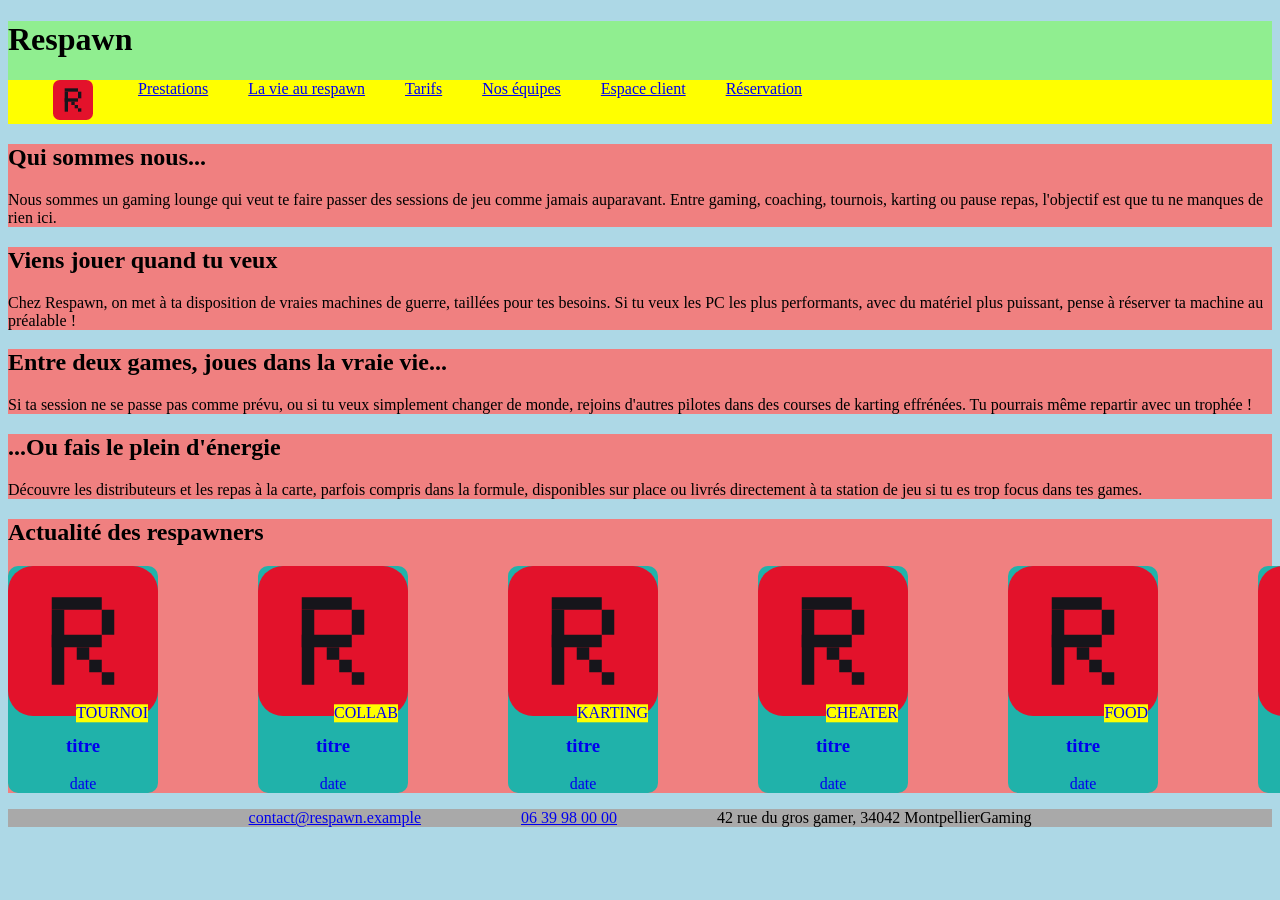
==== index.html @ dfcf30b5 "Correction de l'architecture et des classes affiliées aux cards des actus sur la page d'accueil (htm" ====
<!DOCTYPE html>
<html lang="fr">
<head>
    <meta charset="UTF-8">
    <meta name="viewport" content="width=device-width, initial-scale=1.0">
    <title>Respawn</title>
    <link rel="stylesheet" href="public/styles/style.css">
</head>
<body>
    <header>
        <h1>Respawn</h1>
        <nav>
            <ul>
                <li><a href="/index.html"><img src="/public/images/respawn_icone_red.svg" alt="icone_respawn" style="width:50px;height:40px;" class="icone_nav"></a></li>
                <li>
                    <a href="#">Prestations</a>
                    <ul>
                        <li><a href="/pages/config_pc.html">Config PCs</a></li>
                        <li><a href="/pages/karting.html">Karting indoor</a></li>
                        <li><a href="/pages/restauration.html">Restauration</a></li>
                    </ul>
                </li>
                <li><a href="/pages/vierespawn.html">La vie au respawn</a></li>
                <li><a href="/pages/tarifs.html">Tarifs</a></li>
                <li><a href="/pages/nos_equipes.html">Nos équipes</a></li>
                <li><a href="/pages/espace_client.html">Espace client</a></li>
                <li><a href="/pages/reservation.html">Réservation</a></li>
            </ul>
        </nav>
    </header>
    <main>
        <section>
            <h2>Qui sommes nous...</h2>
            <p>
                Nous sommes un gaming lounge qui veut te faire passer des sessions de jeu comme jamais auparavant. Entre gaming, coaching, tournois, karting ou pause repas, l'objectif est que tu ne manques de rien ici.
            </p>
            <!-- TODO : 2-3 photos (poste PC, repas, groupe karting) -->
        </section>
        <section>
            <h2>Viens jouer quand tu veux</h2>
            <p>
                Chez Respawn, on met à ta disposition de vraies machines de guerre, taillées pour tes besoins. Si tu veux les PC les plus performants, avec du matériel plus puissant, pense à réserver ta machine au préalable !
            </p>
            <!-- TODO : bouton/photo vers réservation-tarifs + un autre vers config PC -->
        </section>
        <section>
            <h2>Entre deux games, joues dans la vraie vie...</h2>
            <p>
                Si ta session ne se passe pas comme prévu, ou si tu veux simplement changer de monde, rejoins d'autres pilotes dans des courses de karting effrénées. Tu pourrais même repartir avec un trophée !
            </p>
        </section>
        <section>
            <h2>...Ou fais le plein d'énergie</h2>
            <p>
                Découvre les distributeurs et les repas à la carte, parfois compris dans la formule, disponibles sur place ou livrés directement à ta station de jeu si tu es trop focus dans tes games.
            </p>
        </section>
        <section>
            <h2>Actualité des respawners</h2>
            <ul class="cards actus">
                <li><a href="/pages/actus.html"> <!-- Redirection temporaire -->
                        <!-- La div enveloppe l'image ET le tag, car sinon le tag aurait pu bouger en et se retrouver en plein milieu de l'image selon la taille de cette dernière -->
                        <div class="card-visuel">
                            <img src="/public/images/respawn_icone_red.svg" alt="placeholder">
                            <span class="tag tournoi">TOURNOI</span>
                        </div>
                        <h3>titre</h3>
                        <time datetime="2000-01-01">date</time>
                    </a>
                </li>
                <li><a href="/pages/actus.html"> <!-- Redirection temporaire -->
                        <div class="card-visuel">
                            <img src="/public/images/respawn_icone_red.svg" alt="placeholder">
                            <span class="tag collab">COLLAB</span>
                        </div>
                        <h3>titre</h3>
                        <time datetime="2000-02-01">date</time>
                    </a>
                </li>
                <li><a href="/pages/actus.html"> <!-- Redirection temporaire -->
                        <div class="card-visuel">
                            <img src="/public/images/respawn_icone_red.svg" alt="placeholder">
                            <span class="tag karting">KARTING</span>
                        </div>
                        <h3>titre</h3>
                        <time datetime="2000-03-01">date</time>
                    </a>
                </li>
                <li><a href="/pages/actus.html"> <!-- Redirection temporaire -->
                        <div class="card-visuel">
                            <img src="/public/images/respawn_icone_red.svg" alt="placeholder">
                            <span class="tag cheater">CHEATER</span>
                        </div>
                        <h3>titre</h3>
                        <time datetime="2000-04-01">date</time>
                    </a>
                </li>
                <li><a href="/pages/actus.html"> <!-- Redirection temporaire -->
                        <div class="card-visuel">
                            <img src="/public/images/respawn_icone_red.svg" alt="placeholder">
                            <span class="tag food">FOOD</span>
                        </div>
                        <h3>titre</h3>
                        <time datetime="2000-05-01">date</time>
                    </a>
                </li>
                <li><a href="/pages/actus.html"> <!-- Redirection temporaire -->
                        <div class="card-visuel">
                            <img src="/public/images/respawn_icone_red.svg" alt="placeholder">
                            <span class="tag gaming">GAMING</span>
                        </div>
                        <h3>titre</h3>
                        <time datetime="2000-06-01">date</time>
                    </a>
                </li>
                <li><a href="/pages/actus.html"> <!-- Redirection temporaire -->
                        <div class="card-visuel">
                            <img src="/public/images/respawn_icone_red.svg" alt="placeholder">
                            <span class="tag event">EVENT</span>
                        </div>
                        <h3>titre</h3>
                        <time datetime="2000-07-01">date</time>
                    </a>
                </li>
                <li><a href="/pages/actus.html"> <!-- Redirection temporaire -->
                        <div class="card-visuel">
                            <img src="/public/images/respawn_icone_red.svg" alt="placeholder">
                            <span class="tag infos">INFOS</span>
                        </div>
                        <h3>titre</h3>
                        <time datetime="2000-08-01">date</time>
                    </a>
                </li>
            </ul>
        </section>
    </main>
    <footer>
        <address>
            <ul>
                <li><a href="mailto:contact@respawn.example">contact@respawn.example</a></li>
                <li><a href="tel:+33639980000">06 39 98 00 00</a></li>
                <li>42 rue du gros gamer, 34042 MontpellierGaming</li>
            </ul>
        </address>
    </footer>
</body>
</html>
---- public/styles/style.css ----
/* ---------------- Général ----------------- */
body{
    background-color: lightblue;
}

section{
    background-color: lightcoral;
}

ul {
    list-style-type: none;
    padding-inline-start: 0;
    /*peut être mettre un margin 0 si d'autres décalages apparaissent*/
}

address {
    font-style: normal;
}
/* ------------------------------------------ */


/* ----------------- Header ----------------- */
header{
    background-color: lightgreen;
}
/* ------------------------------------------ */


/* ------------------ Nav ------------------- */
nav{
    background-color: yellow;
}

nav > ul{
    display: flex;
    gap: 40px;
    padding-left: 40px;
}

/* Sous-menus : cachés par défaut, affichés au survol du li parent */
nav ul > li > ul {
    display: none;
}

nav ul > li:hover > ul{
    display: flex;
    flex-direction: column;
}

.icone_nav{
    max-width: 100%;
    height: auto;
    /*Afin que le logo s'adapte à l'écran*/
}
/* ------------------------------------------ */


/* ----------------- Cards ------------------ */
.cards{
    display: flex;
    gap: 100px;
}

.cards li {
    width: 150px;
    flex-shrink: 0; /* définit à 0 l'élément n'a pas le droit de rétrécir */
}

.cards a{
    display: block;
    border-radius: 10px;
    text-decoration: none;
    background-color: lightseagreen;
}

.cards img{
    display: block;
    width: 100%;
}

/* Pour forcer le positionnement selon l'image*/
.card-visuel{
    position: relative;
}

.card-visuel .tag{
    position: absolute;
    bottom: 0; /*pour placer à 0px du "visuel", ce derneir étant l'image*/
    right: 10px;
    transform: translateY(35%); /* Pour déscendre le span de 50% de sa hauteur*/
    background-color: yellow;
}

.cards.actus h3,
.cards.actus time {
    display: flex;
    justify-content: center;
}
/* ------------------------------------------ */


/* ----------------- Footer ----------------- */
footer {
    background-color: darkgray;
}

footer ul{
    display: flex;
    gap: 100px;
    justify-content: center;
}
/* ------------------------------------------ */


/* TODO opti le display flex en regroupant dans une grande classe général*/
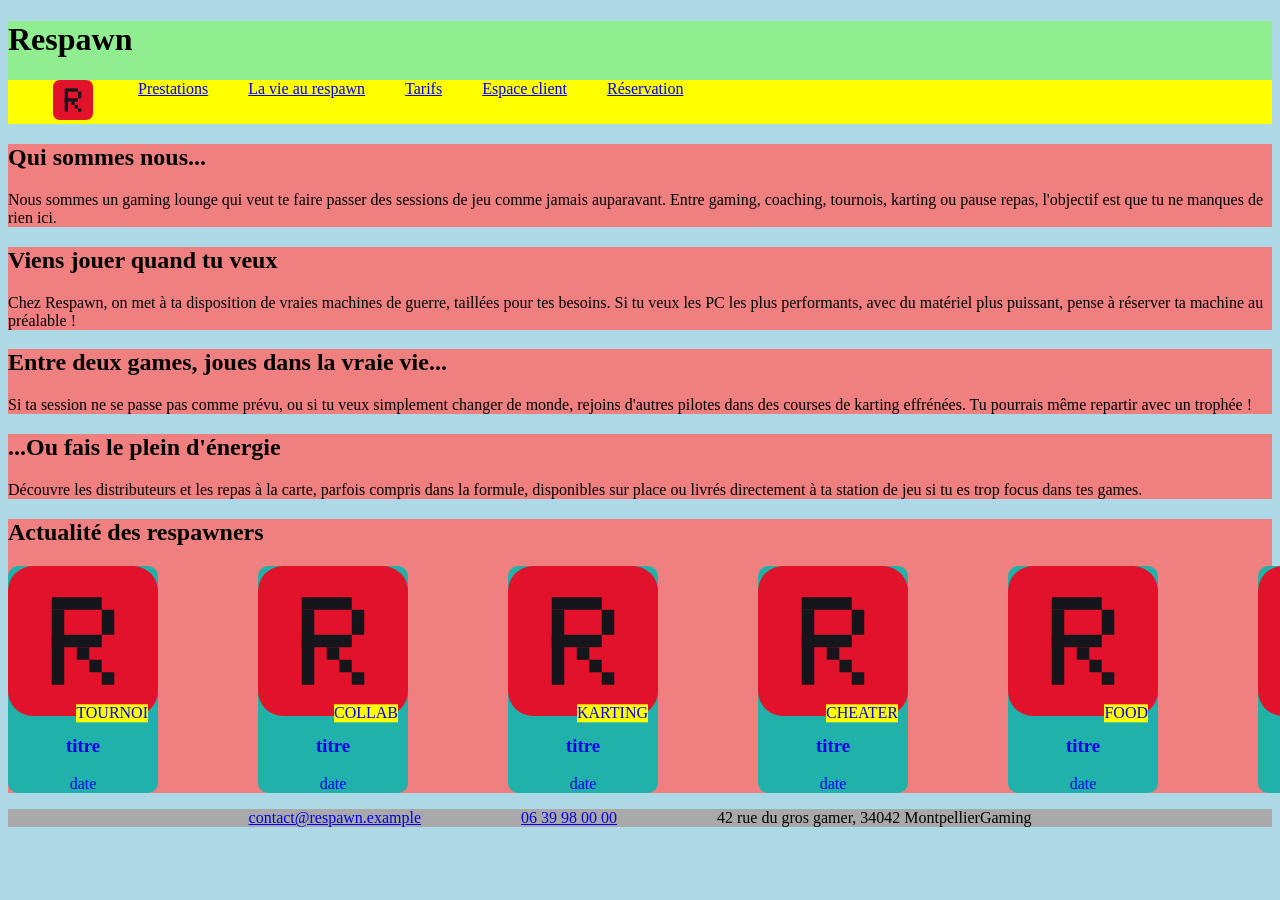
==== commit 23c4f779: "Ajout contenu page : espace clients, reservation, vie au respawn" ====
--- a/index.html
+++ b/index.html
@@ -22,8 +22,8 @@
                 </li>
                 <li><a href="/pages/vierespawn.html">La vie au respawn</a></li>
                 <li><a href="/pages/tarifs.html">Tarifs</a></li>
-                <li><a href="/pages/nos_equipes.html">Nos équipes</a></li>
-                <li><a href="/pages/espace_client.html">Espace client</a></li>
+                <!--<li><a href="/pages/nos_equipes.html">Nos équipes</a></li>-->
+                <li><a href="/pages/espace_clients.html">Espace client</a></li>
                 <li><a href="/pages/reservation.html">Réservation</a></li>
             </ul>
         </nav>
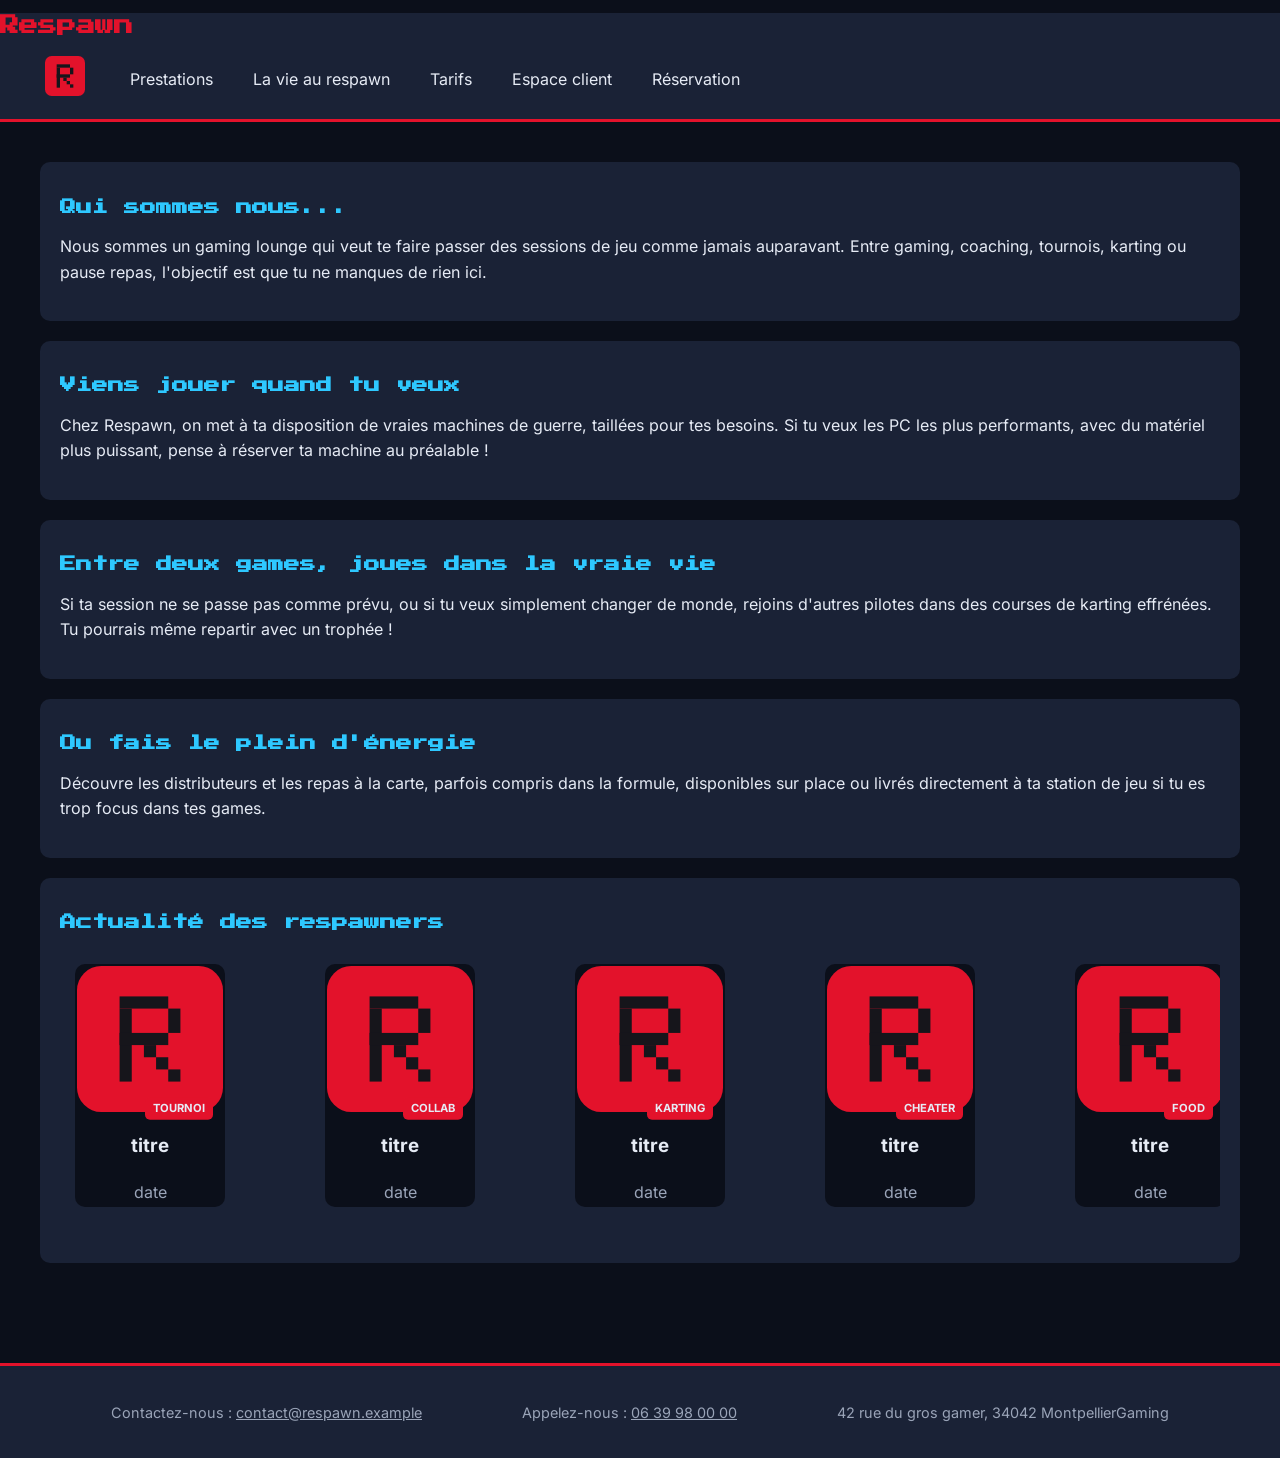
==== commit b7d18bb4: "Début de la refonte graphique avec la DA cible" ====
--- a/index.html
+++ b/index.html
@@ -11,20 +11,20 @@
         <h1>Respawn</h1>
         <nav>
             <ul>
-                <li><a href="/index.html"><img src="/public/images/respawn_icone_red.svg" alt="icone_respawn" style="width:50px;height:40px;" class="icone_nav"></a></li>
+                <li><a href="index.html"><img src="public/images/respawn_icone_red.svg" alt="icone_respawn" style="width:50px;height:40px;" class="icone_nav"></a></li>
                 <li>
                     <a href="#">Prestations</a>
                     <ul>
-                        <li><a href="/pages/config_pc.html">Config PCs</a></li>
-                        <li><a href="/pages/karting.html">Karting indoor</a></li>
-                        <li><a href="/pages/restauration.html">Restauration</a></li>
+                        <li><a href="pages/config_pc.html">Config PCs</a></li>
+                        <li><a href="pages/karting.html">Karting indoor</a></li>
+                        <li><a href="pages/restauration.html">Restauration</a></li>
                     </ul>
                 </li>
-                <li><a href="/pages/vierespawn.html">La vie au respawn</a></li>
-                <li><a href="/pages/tarifs.html">Tarifs</a></li>
-                <!--<li><a href="/pages/nos_equipes.html">Nos équipes</a></li>-->
-                <li><a href="/pages/espace_clients.html">Espace client</a></li>
-                <li><a href="/pages/reservation.html">Réservation</a></li>
+                <li><a href="pages/vierespawn.html">La vie au respawn</a></li>
+                <li><a href="pages/tarifs.html">Tarifs</a></li>
+                <!--<li><a href="pages/nos_equipes.html">Nos équipes</a></li>-->
+                <li><a href="pages/espace_clients.html">Espace client</a></li>
+                <li><a href="pages/reservation.html">Réservation</a></li>
             </ul>
         </nav>
     </header>
@@ -44,13 +44,13 @@
             <!-- TODO : bouton/photo vers réservation-tarifs + un autre vers config PC -->
         </section>
         <section>
-            <h2>Entre deux games, joues dans la vraie vie...</h2>
+            <h2>Entre deux games, joues dans la vraie vie</h2>
             <p>
                 Si ta session ne se passe pas comme prévu, ou si tu veux simplement changer de monde, rejoins d'autres pilotes dans des courses de karting effrénées. Tu pourrais même repartir avec un trophée !
             </p>
         </section>
         <section>
-            <h2>...Ou fais le plein d'énergie</h2>
+            <h2>Ou fais le plein d'énergie</h2>
             <p>
                 Découvre les distributeurs et les repas à la carte, parfois compris dans la formule, disponibles sur place ou livrés directement à ta station de jeu si tu es trop focus dans tes games.
             </p>
@@ -58,73 +58,73 @@
         <section>
             <h2>Actualité des respawners</h2>
             <ul class="cards actus">
-                <li><a href="/pages/actus.html"> <!-- Redirection temporaire -->
+                <li><a href="pages/actus.html"> <!-- Redirection temporaire -->
                         <!-- La div enveloppe l'image ET le tag, car sinon le tag aurait pu bouger en et se retrouver en plein milieu de l'image selon la taille de cette dernière -->
                         <div class="card-visuel">
-                            <img src="/public/images/respawn_icone_red.svg" alt="placeholder">
+                            <img src="public/images/respawn_icone_red.svg" alt="placeholder">
                             <span class="tag tournoi">TOURNOI</span>
                         </div>
                         <h3>titre</h3>
                         <time datetime="2000-01-01">date</time>
                     </a>
                 </li>
-                <li><a href="/pages/actus.html"> <!-- Redirection temporaire -->
+                <li><a href="pages/actus.html"> <!-- Redirection temporaire -->
                         <div class="card-visuel">
-                            <img src="/public/images/respawn_icone_red.svg" alt="placeholder">
+                            <img src="public/images/respawn_icone_red.svg" alt="placeholder">
                             <span class="tag collab">COLLAB</span>
                         </div>
                         <h3>titre</h3>
                         <time datetime="2000-02-01">date</time>
                     </a>
                 </li>
-                <li><a href="/pages/actus.html"> <!-- Redirection temporaire -->
+                <li><a href="pages/actus.html"> <!-- Redirection temporaire -->
                         <div class="card-visuel">
-                            <img src="/public/images/respawn_icone_red.svg" alt="placeholder">
+                            <img src="public/images/respawn_icone_red.svg" alt="placeholder">
                             <span class="tag karting">KARTING</span>
                         </div>
                         <h3>titre</h3>
                         <time datetime="2000-03-01">date</time>
                     </a>
                 </li>
-                <li><a href="/pages/actus.html"> <!-- Redirection temporaire -->
+                <li><a href="pages/actus.html"> <!-- Redirection temporaire -->
                         <div class="card-visuel">
-                            <img src="/public/images/respawn_icone_red.svg" alt="placeholder">
+                            <img src="public/images/respawn_icone_red.svg" alt="placeholder">
                             <span class="tag cheater">CHEATER</span>
                         </div>
                         <h3>titre</h3>
                         <time datetime="2000-04-01">date</time>
                     </a>
                 </li>
-                <li><a href="/pages/actus.html"> <!-- Redirection temporaire -->
+                <li><a href="pages/actus.html"> <!-- Redirection temporaire -->
                         <div class="card-visuel">
-                            <img src="/public/images/respawn_icone_red.svg" alt="placeholder">
+                            <img src="public/images/respawn_icone_red.svg" alt="placeholder">
                             <span class="tag food">FOOD</span>
                         </div>
                         <h3>titre</h3>
                         <time datetime="2000-05-01">date</time>
                     </a>
                 </li>
-                <li><a href="/pages/actus.html"> <!-- Redirection temporaire -->
+                <li><a href="pages/actus.html"> <!-- Redirection temporaire -->
                         <div class="card-visuel">
-                            <img src="/public/images/respawn_icone_red.svg" alt="placeholder">
+                            <img src="public/images/respawn_icone_red.svg" alt="placeholder">
                             <span class="tag gaming">GAMING</span>
                         </div>
                         <h3>titre</h3>
                         <time datetime="2000-06-01">date</time>
                     </a>
                 </li>
-                <li><a href="/pages/actus.html"> <!-- Redirection temporaire -->
+                <li><a href="pages/actus.html"> <!-- Redirection temporaire -->
                         <div class="card-visuel">
-                            <img src="/public/images/respawn_icone_red.svg" alt="placeholder">
+                            <img src="public/images/respawn_icone_red.svg" alt="placeholder">
                             <span class="tag event">EVENT</span>
                         </div>
                         <h3>titre</h3>
                         <time datetime="2000-07-01">date</time>
                     </a>
                 </li>
-                <li><a href="/pages/actus.html"> <!-- Redirection temporaire -->
+                <li><a href="pages/actus.html"> <!-- Redirection temporaire -->
                         <div class="card-visuel">
-                            <img src="/public/images/respawn_icone_red.svg" alt="placeholder">
+                            <img src="public/images/respawn_icone_red.svg" alt="placeholder">
                             <span class="tag infos">INFOS</span>
                         </div>
                         <h3>titre</h3>
@@ -137,8 +137,8 @@
     <footer>
         <address>
             <ul>
-                <li><a href="mailto:contact@respawn.example">contact@respawn.example</a></li>
-                <li><a href="tel:+33639980000">06 39 98 00 00</a></li>
+                <li>Contactez-nous : <a href="mailto:contact@respawn.example">contact@respawn.example</a></li>
+                <li>Appelez-nous : <a href="tel:+33639980000">06 39 98 00 00</a></li>
                 <li>42 rue du gros gamer, 34042 MontpellierGaming</li>
             </ul>
         </address>
--- a/public/styles/style.css
+++ b/public/styles/style.css
@@ -1,10 +1,106 @@
+@font-face {
+    font-family: 'Inter';
+    src: url('../fonts/inter-latin-400-normal.woff2') format('woff2');
+    font-weight: 400;
+    font-display: swap;
+}
+
+@font-face {
+    font-family: 'Inter';
+    src: url('../fonts/inter-latin-600-normal.woff2') format('woff2');
+    font-weight: 600;
+    font-display: swap;
+}
+
+@font-face {
+    font-family: 'Inter';
+    src: url('../fonts/inter-latin-700-normal.woff2') format('woff2');
+    font-weight: 700;
+    font-display: swap;
+}
+
+@font-face {
+    font-family: 'Press Start 2P';
+    src: url('../fonts/press-start-2p-latin-400-normal.woff2') format('woff2');
+    font-weight: 400;
+    font-display: swap;
+}
+
+
+
+/* ---------------- Variables ---------------- */
+:root {
+    --couleur-fond-body: #0b0f1a;
+    --couleur-fond-section: #1a2236;
+    --couleur-fond-header: #1a2236;
+    --couleur-fond-nav: #1a2236;
+    --couleur-fond-card: #0b0f1a;
+    --couleur-rouge: #e3122b;
+    --couleur-fond-footer: #1a2236;
+    --couleur-texte: #e6ebf5;
+    --couleur-texte-2nd: #9aa4b8;
+    --couleur-lien: #ff3b52;
+    --couleur-survol: #2ec8ff;
+
+    --police-titre: 'Press Start 2P', monospace;
+    --police-texte: 'Inter', Arial, sans-serif;
+
+/*------------- DEBUG COLOR  -------------
+    --couleur-fond-body: lightblue;
+    --couleur-fond-section: lightcoral;
+    --couleur-fond-header: lightgreen;
+    --couleur-fond-nav: yellow;
+    --couleur-fond-card: lightseagreen;
+    --couleur-rouge: yellow;
+    --couleur-fond-footer: darkgray;
+-----------------------------------------*/
+}
+/* ------------------------------------------ */
+
+
 /* ---------------- Général ----------------- */
 body{
-    background-color: lightblue;
+    background-color: var(--couleur-fond-body);
+    color: var(--couleur-texte);
+    font-family: var(--police-texte);
+    margin: 0;
+    line-height: 1.6;
+}
+
+h1, h2{
+    font-family: var(--police-titre);
+    color: var(--couleur-survol);
+    line-height: 1.4;
+}
+
+h1{
+    font-size: 1.2rem;
+    color: var(--couleur-rouge);
+}
+
+h2{
+    font-size: 1rem;
+}
+
+main{
+    max-width: 1200px;
+    margin: 0 auto;
+    padding: 40px 20px; /* Nota bene : pour garder un peu d'espaces sur petits écrans */
 }
 
 section{
-    background-color: lightcoral;
+    background-color: var(--couleur-fond-section);
+    border-radius: 10px;
+    padding: 20px;
+    margin-bottom: 20px;
+}
+
+a{
+    color: var(--couleur-lien);
+}
+
+a:hover{
+    color: var(--couleur-survol);
 }
 
 ul {
@@ -21,23 +117,38 @@
 
 /* ----------------- Header ----------------- */
 header{
-    background-color: lightgreen;
+    background-color: var(--couleur-fond-header);
+    border-bottom: 3px solid var(--couleur-rouge);
 }
 /* ------------------------------------------ */
 
 
 /* ------------------ Nav ------------------- */
 nav{
-    background-color: yellow;
+    background-color: var(--couleur-fond-nav);
+}
+
+nav a{
+    color: var(--couleur-texte);
+    text-decoration: none;
+}
+
+nav a:hover{
+    color: var(--couleur-lien);
+    text-shadow: 0 0 8px var(--couleur-lien);
 }
 
 nav > ul{
     display: flex;
     gap: 40px;
     padding-left: 40px;
-}
-
-/* Sous-menus : cachés par défaut, affichés au survol du li parent */
+    align-items: center;
+}
+
+nav > ul > li{
+    position: relative;
+}
+
 nav ul > li > ul {
     display: none;
 }
@@ -45,6 +156,12 @@
 nav ul > li:hover > ul{
     display: flex;
     flex-direction: column;
+    position: absolute; /* le sous-menu passe par-dessus le contenu au lieu de pousser la barre */
+    background-color: var(--couleur-fond-nav);
+    padding: 10px 20px;
+    gap: 10px;
+    border-radius: 10px;
+    white-space: nowrap; /* Pour éviter que karting indoor se coupe en deux */
 }
 
 .icone_nav{
@@ -59,6 +176,8 @@
 .cards{
     display: flex;
     gap: 100px;
+    overflow-x: auto;
+    padding: 15px 15px 20px;
 }
 
 .cards li {
@@ -70,12 +189,22 @@
     display: block;
     border-radius: 10px;
     text-decoration: none;
-    background-color: lightseagreen;
+    background-color: var(--couleur-fond-card);
+    color: var(--couleur-texte);
+    border: 2px solid transparent;
+    transition: border-color 0.2s, box-shadow 0.2s; /* rend l'apparition de la lueur progressive */
+}
+
+.cards a:hover{
+    border-color: var(--couleur-survol);
+    box-shadow: 0 0 15px var(--couleur-survol); /* la lueur néon derrière les cartes */
+    color: var(--couleur-survol);
 }
 
 .cards img{
     display: block;
     width: 100%;
+    border-radius: 10px 10px 0 0;
 }
 
 /* Pour forcer le positionnement selon l'image*/
@@ -88,7 +217,12 @@
     bottom: 0; /*pour placer à 0px du "visuel", ce derneir étant l'image*/
     right: 10px;
     transform: translateY(35%); /* Pour déscendre le span de 50% de sa hauteur*/
-    background-color: yellow;
+    background-color: var(--couleur-rouge);
+    color: var(--couleur-texte);
+    padding: 2px 8px;
+    border-radius: 5px;
+    font-size: 0.7rem;
+    font-weight: 700;
 }
 
 .cards.actus h3,
@@ -96,19 +230,105 @@
     display: flex;
     justify-content: center;
 }
-/* ------------------------------------------ */
-
+
+.cards time{
+    color: var(--couleur-texte-2nd);
+}
+/* ------------------------------------------ */
+
+/* ----------------- Formulaires ------------------ */
+fieldset{
+    border: 1px solid var(--couleur-texte-2nd);
+    border-radius: 10px;
+    margin-bottom: 20px;
+}
+
+legend{
+    color: var(--couleur-survol);
+    padding: 0 10px; /* espace entre le texte de la légende et le trait du cadre */
+}
+
+
+label{
+    display: block;
+    margin-top: 10px;
+}
+
+input, select{
+    background-color: var(--couleur-fond-body);
+    color: var(--couleur-texte);
+    border: 1px solid var(--couleur-texte-2nd);
+    border-radius: 5px;
+    padding: 8px;
+    font-family: inherit; /* Les champs n'héritent pas de la police du body par défaut */
+}
+
+input:focus, select:focus{
+    outline: none;
+    border-color: var(--couleur-survol); /* Pour changer la couleur du contour au clic */
+}
+
+button{
+    background-color: var(--couleur-rouge);
+    color: var(--couleur-texte);
+    border: none;
+    border-radius: 5px;
+    padding: 12px 30px;
+    font-family: inherit;
+    font-weight: 700;
+    text-transform: uppercase;
+    cursor: pointer; /* Pour que le cursor passe en icone main au survol du bouton */
+    transition: box-shadow 0.2s;
+}
+
+button:hover{
+    box-shadow: 0 0 15px var(--couleur-rouge);
+}
+/* ------------------------------------------ */
+
+/* ----------------- Tableaux ------------------ */
+table{
+    width: 100%;
+    border-collapse: collapse; /* fusionne les bordures des cellules sinon double traits */
+}
+
+th, td{
+    padding: 10px;
+    text-align: left;
+    border-bottom: 1px solid var(--couleur-texte-2nd);
+}
+
+th{
+    color: var(--couleur-survol);
+}
+
+/* Une ligne sur deux légèrement plus sombre*/
+tbody tr:nth-child(even){
+    background-color: var(--couleur-fond-body);
+}
+/* ------------------------------------------ */
 
 /* ----------------- Footer ----------------- */
 footer {
-    background-color: darkgray;
+    background-color: var(--couleur-fond-footer);
+    color: var(--couleur-texte-2nd);
+    padding: 20px;
+    margin-top: 40px;
+    border-top: 3px solid var(--couleur-rouge);
+    font-size: 0.9rem;
 }
 
 footer ul{
     display: flex;
     gap: 100px;
+    flex-wrap: wrap; /*Pour éviter des débordements sur petits écrans ou quoi*/
     justify-content: center;
 }
+
+footer a{
+    color: var(--couleur-texte-2nd); /* les liens restent discrets, le cyan au survol vient déjà de a:hover */
+}
+
 /* ------------------------------------------ */
 
 
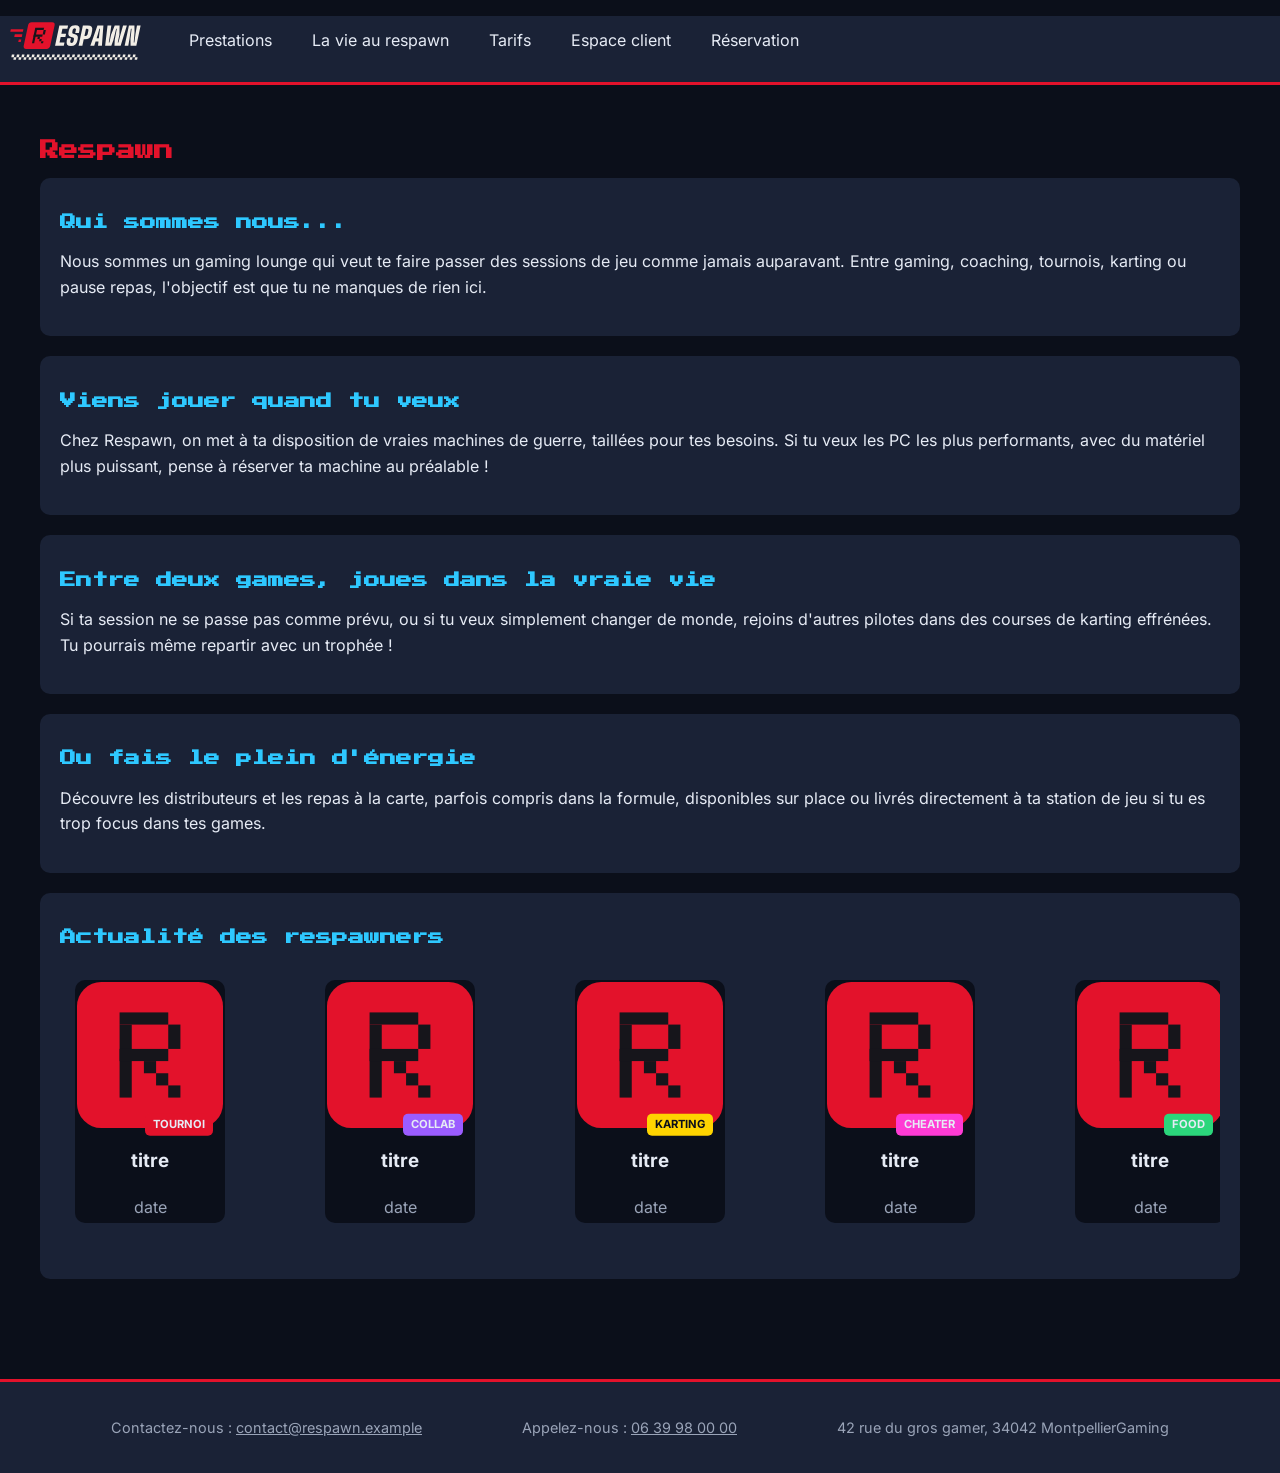
==== commit 2338d3be: "Ajout des fiches css pour les pages ciblé, peaufinage css" ====
--- a/index.html
+++ b/index.html
@@ -8,10 +8,9 @@
 </head>
 <body>
     <header>
-        <h1>Respawn</h1>
         <nav>
             <ul>
-                <li><a href="index.html"><img src="public/images/respawn_icone_red.svg" alt="icone_respawn" style="width:50px;height:40px;" class="icone_nav"></a></li>
+                <li><a href="index.html"><img src="public/images/respawn_logo_clair.svg" alt="icone_respawn"  class="icone_nav"></a></li>
                 <li>
                     <a href="#">Prestations</a>
                     <ul>
@@ -29,6 +28,7 @@
         </nav>
     </header>
     <main>
+        <h1>Respawn</h1>
         <section>
             <h2>Qui sommes nous...</h2>
             <p>
--- a/public/styles/style.css
+++ b/public/styles/style.css
@@ -141,7 +141,7 @@
 nav > ul{
     display: flex;
     gap: 40px;
-    padding-left: 40px;
+    padding-left: 0px;
     align-items: center;
 }
 
@@ -165,9 +165,9 @@
 }
 
 .icone_nav{
-    max-width: 100%;
-    height: auto;
-    /*Afin que le logo s'adapte à l'écran*/
+    height: 50px;
+    width: auto;
+    display: block;
 }
 /* ------------------------------------------ */
 
@@ -225,6 +225,16 @@
     font-weight: 700;
 }
 
+/* Couleurs temporaire*/
+.tag.tournoi{ background-color: var(--couleur-rouge); }
+.tag.gaming { background-color: var(--couleur-rouge); }
+.tag.collab { background-color: #9b5cff; }
+.tag.event  { background-color: #ff8a00; }
+.tag.food   { background-color: #2bd67b; }
+.tag.karting{ background-color: #ffd400; color: var(--couleur-fond-body); }
+.tag.infos  { background-color: var(--couleur-texte-2nd); color: var(--couleur-fond-body); }
+.tag.cheater{ background-color: #ff3bd4; }
+
 .cards.actus h3,
 .cards.actus time {
     display: flex;
@@ -233,56 +243,6 @@
 
 .cards time{
     color: var(--couleur-texte-2nd);
-}
-/* ------------------------------------------ */
-
-/* ----------------- Formulaires ------------------ */
-fieldset{
-    border: 1px solid var(--couleur-texte-2nd);
-    border-radius: 10px;
-    margin-bottom: 20px;
-}
-
-legend{
-    color: var(--couleur-survol);
-    padding: 0 10px; /* espace entre le texte de la légende et le trait du cadre */
-}
-
-
-label{
-    display: block;
-    margin-top: 10px;
-}
-
-input, select{
-    background-color: var(--couleur-fond-body);
-    color: var(--couleur-texte);
-    border: 1px solid var(--couleur-texte-2nd);
-    border-radius: 5px;
-    padding: 8px;
-    font-family: inherit; /* Les champs n'héritent pas de la police du body par défaut */
-}
-
-input:focus, select:focus{
-    outline: none;
-    border-color: var(--couleur-survol); /* Pour changer la couleur du contour au clic */
-}
-
-button{
-    background-color: var(--couleur-rouge);
-    color: var(--couleur-texte);
-    border: none;
-    border-radius: 5px;
-    padding: 12px 30px;
-    font-family: inherit;
-    font-weight: 700;
-    text-transform: uppercase;
-    cursor: pointer; /* Pour que le cursor passe en icone main au survol du bouton */
-    transition: box-shadow 0.2s;
-}
-
-button:hover{
-    box-shadow: 0 0 15px var(--couleur-rouge);
 }
 /* ------------------------------------------ */
 
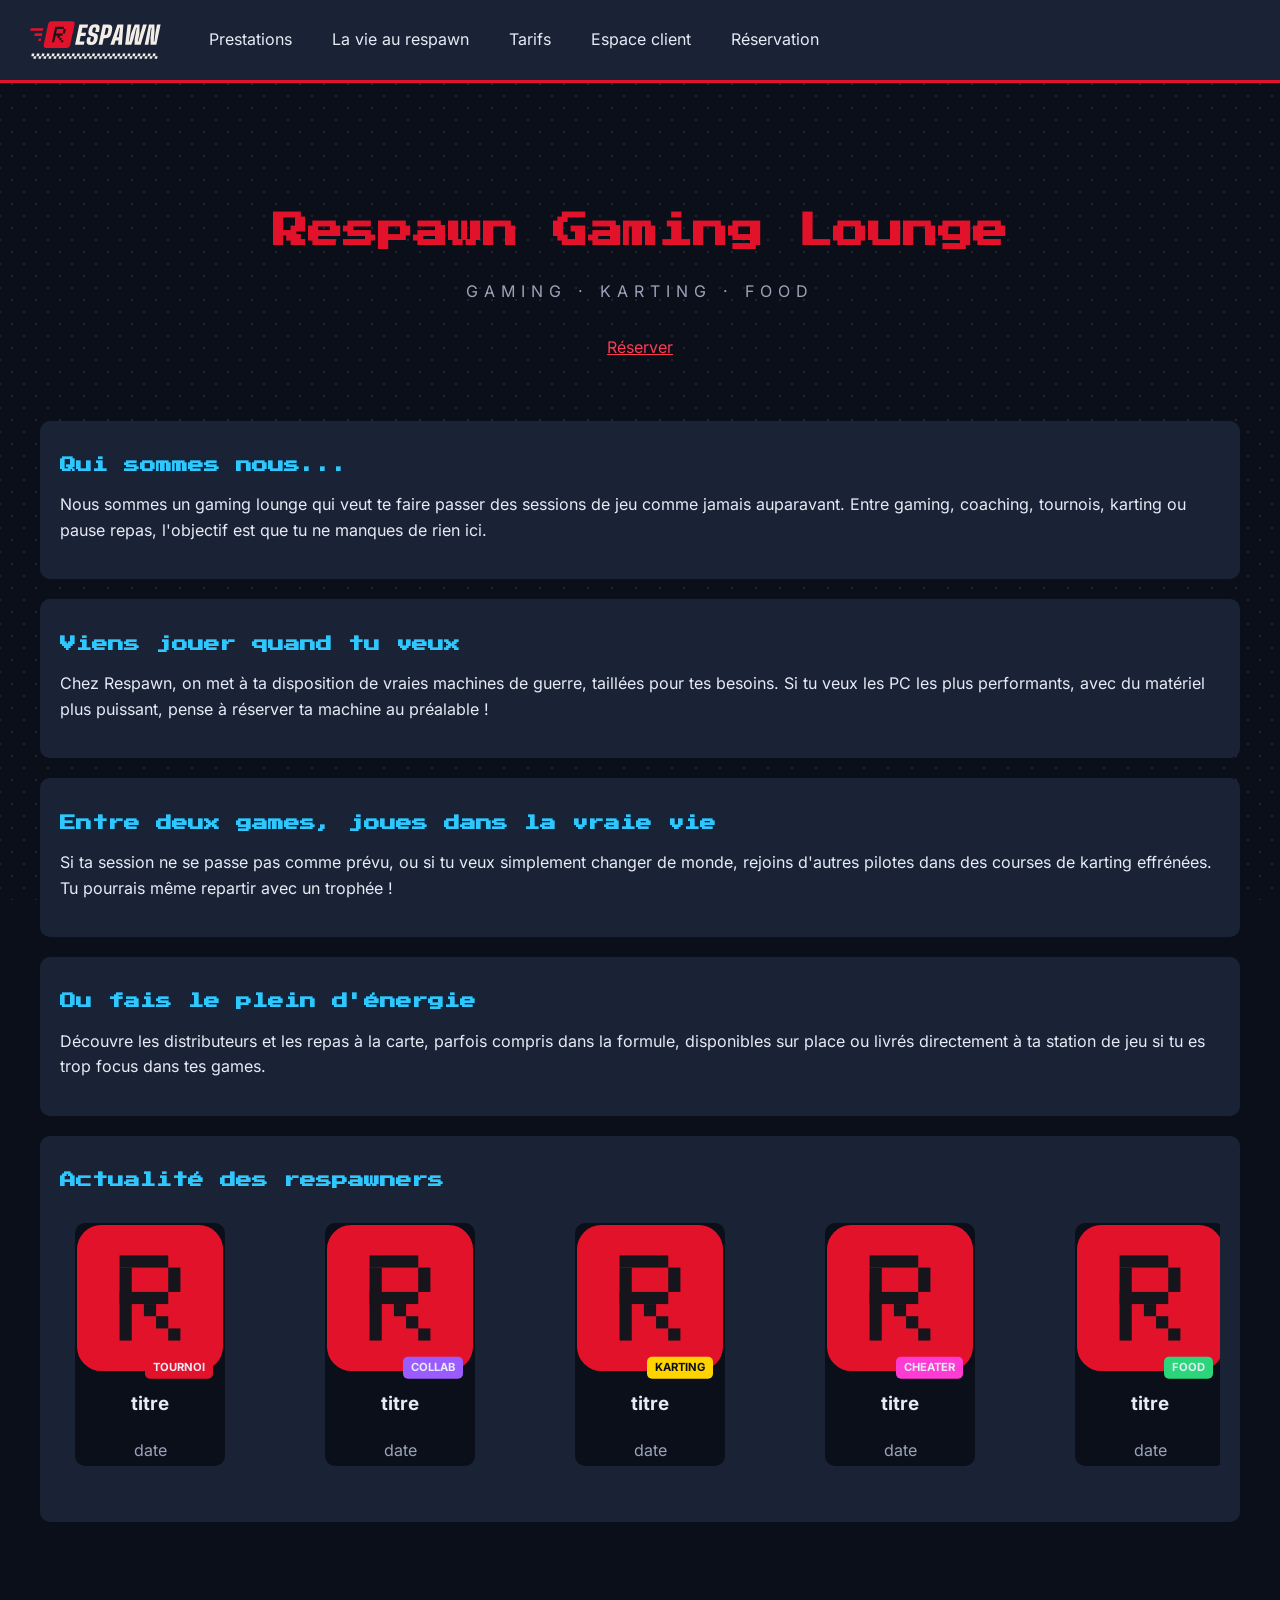
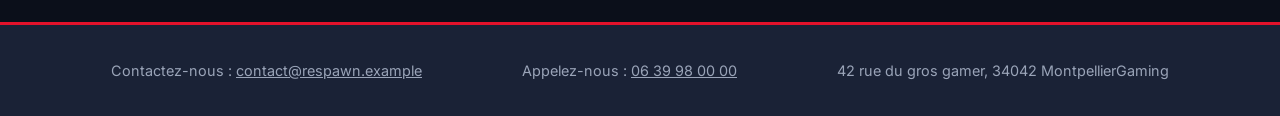
==== commit 31e38234: "Ajout du dot grid + accueil.css" ====
--- a/index.html
+++ b/index.html
@@ -5,6 +5,7 @@
     <meta name="viewport" content="width=device-width, initial-scale=1.0">
     <title>Respawn</title>
     <link rel="stylesheet" href="public/styles/style.css">
+    <link rel="stylesheet" href="public/styles/accueil.css">
 </head>
 <body>
     <header>
@@ -28,7 +29,11 @@
         </nav>
     </header>
     <main>
-        <h1>Respawn</h1>
+        <div class="hero">
+            <h1>Respawn Gaming Lounge</h1>
+            <p class="slogan">Gaming · Karting · Food</p>
+            <a href="pages/reservation.html" class="bouton">Réserver</a>
+        </div>
         <section>
             <h2>Qui sommes nous...</h2>
             <p>
--- a/public/styles/style.css
+++ b/public/styles/style.css
@@ -59,12 +59,25 @@
 
 
 /* ---------------- Général ----------------- */
+
+@keyframes defilement-points{
+    from{ background-position: 0 0, 12px 12px; }
+    to{   background-position: 24px 24px, 36px 36px; }
+}
+
 body{
     background-color: var(--couleur-fond-body);
     color: var(--couleur-texte);
     font-family: var(--police-texte);
     margin: 0;
     line-height: 1.6;
+    background-image:
+        radial-gradient(rgba(154, 164, 184, 0.15) 1px, transparent 1px),
+        radial-gradient(rgba(154, 164, 184, 0.15) 1px, transparent 1px);
+    background-size: 24px 24px;
+    background-position: 0 0, 12px 12px;
+    background-attachment: fixed;
+    animation: defilement-points 4s linear infinite;
 }
 
 h1, h2{
@@ -141,7 +154,8 @@
 nav > ul{
     display: flex;
     gap: 40px;
-    padding-left: 0px;
+    margin: 0;
+    padding: 15px 20px;
     align-items: center;
 }
 
--- a/public/styles/accueil.css
+++ b/public/styles/accueil.css
@@ -0,0 +1,16 @@
+.hero{
+    text-align: center;
+    padding: 60px 20px;
+}
+
+.hero h1{
+    font-size: 2.2rem;
+}
+
+/* espacement large entre les lettres */
+.slogan{
+    color: var(--couleur-texte-2nd);
+    letter-spacing: 6px;
+    text-transform: uppercase;
+    margin-bottom: 30px;
+}
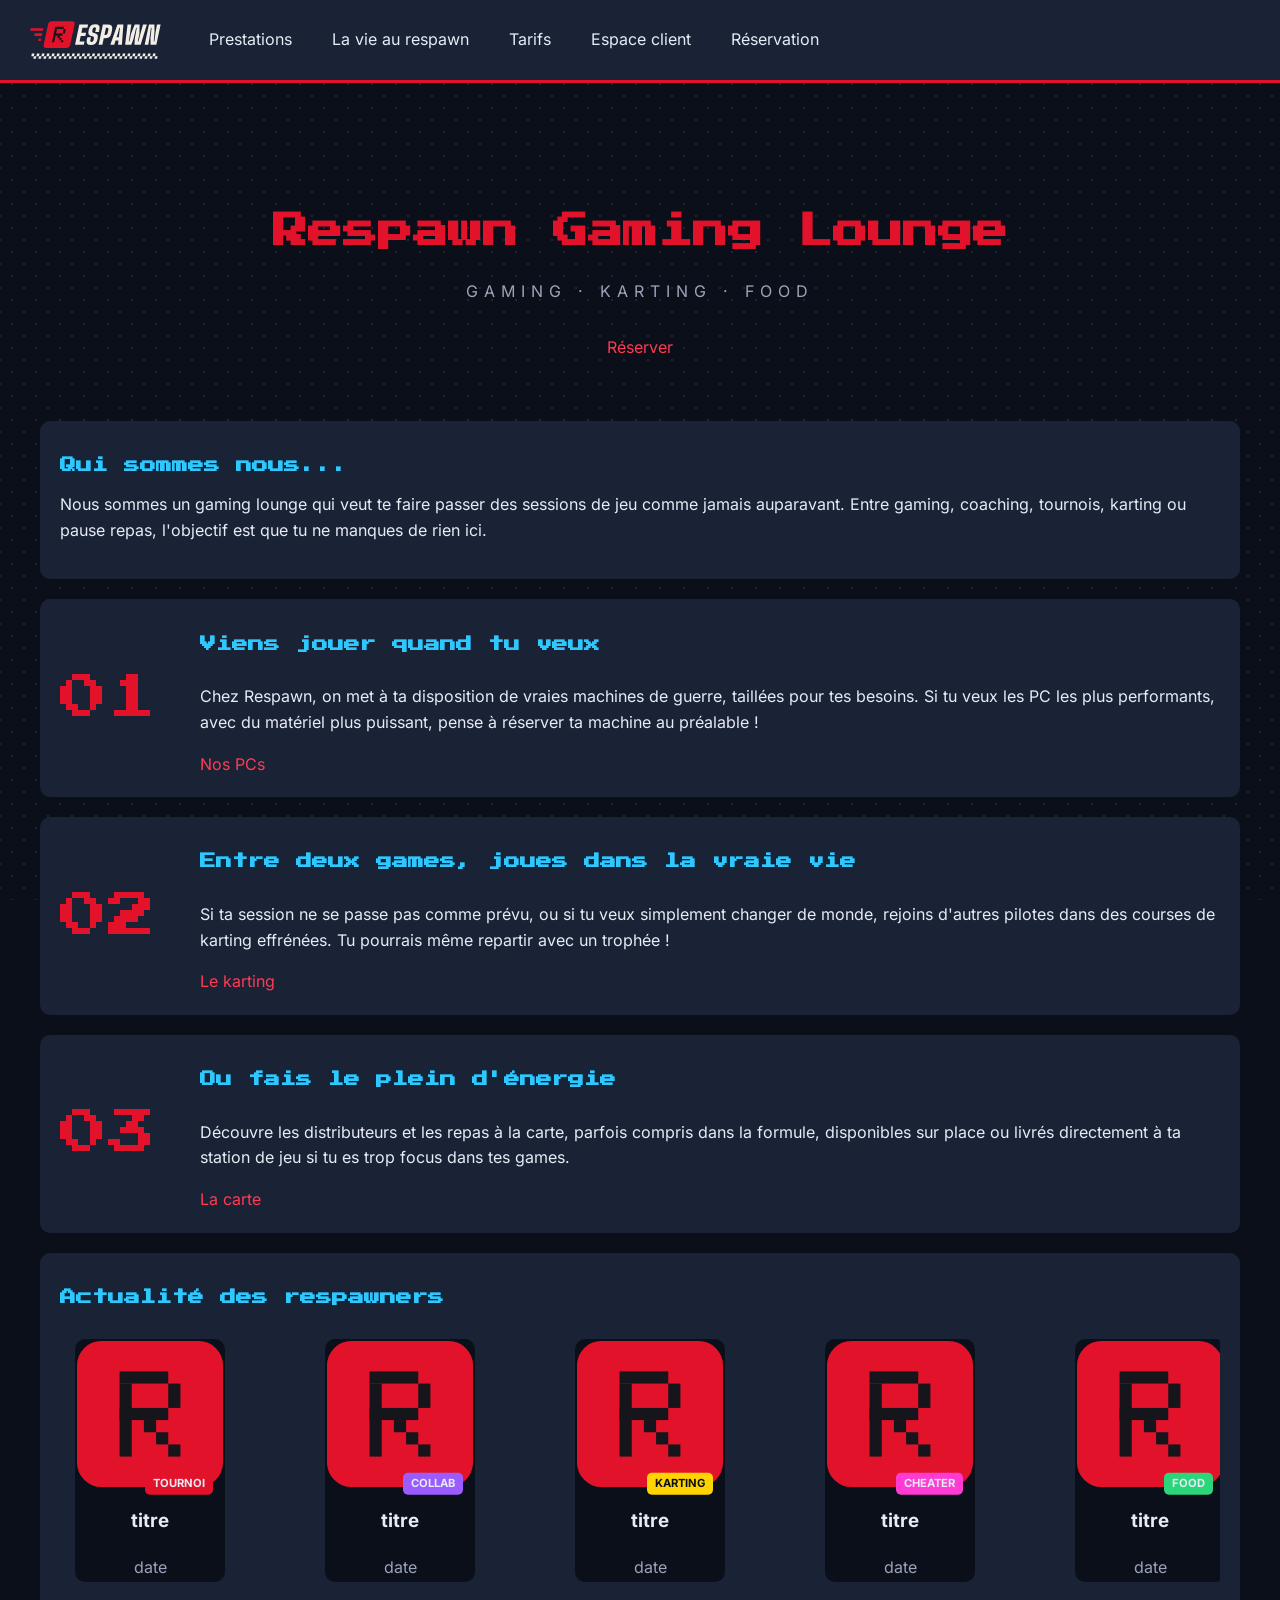
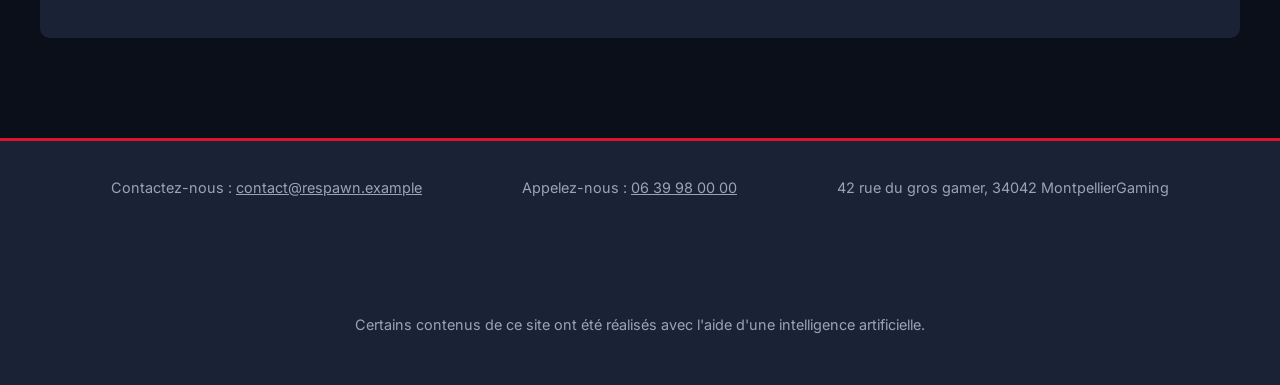
==== commit 6cb31382: "Ajout images cards pc + amélioration page accueil" ====
--- a/index.html
+++ b/index.html
@@ -41,30 +41,33 @@
             </p>
             <!-- TODO : 2-3 photos (poste PC, repas, groupe karting) -->
         </section>
-        <section>
-            <h2>Viens jouer quand tu veux</h2>
-            <p>
-                Chez Respawn, on met à ta disposition de vraies machines de guerre, taillées pour tes besoins. Si tu veux les PC les plus performants, avec du matériel plus puissant, pense à réserver ta machine au préalable !
-            </p>
-            <!-- TODO : bouton/photo vers réservation-tarifs + un autre vers config PC -->
-        </section>
-        <section>
-            <h2>Entre deux games, joues dans la vraie vie</h2>
-            <p>
-                Si ta session ne se passe pas comme prévu, ou si tu veux simplement changer de monde, rejoins d'autres pilotes dans des courses de karting effrénées. Tu pourrais même repartir avec un trophée !
-            </p>
-        </section>
-        <section>
-            <h2>Ou fais le plein d'énergie</h2>
-            <p>
-                Découvre les distributeurs et les repas à la carte, parfois compris dans la formule, disponibles sur place ou livrés directement à ta station de jeu si tu es trop focus dans tes games.
-            </p>
-        </section>
+        <div class="services">
+            <section>
+                <h2>Viens jouer quand tu veux</h2>
+                <p>
+                    Chez Respawn, on met à ta disposition de vraies machines de guerre, taillées pour tes besoins. Si tu veux les PC les plus performants, avec du matériel plus puissant, pense à réserver ta machine au préalable !
+                </p>
+                <a href="pages/config_pc.html" class="bouton">Nos PCs</a>
+            </section>
+            <section>
+                <h2>Entre deux games, joues dans la vraie vie</h2>
+                <p>
+                    Si ta session ne se passe pas comme prévu, ou si tu veux simplement changer de monde, rejoins d'autres pilotes dans des courses de karting effrénées. Tu pourrais même repartir avec un trophée !
+                </p>
+                <a href="pages/karting.html" class="bouton">Le karting</a>
+            </section>
+            <section>
+                <h2>Ou fais le plein d'énergie</h2>
+                <p>
+                    Découvre les distributeurs et les repas à la carte, parfois compris dans la formule, disponibles sur place ou livrés directement à ta station de jeu si tu es trop focus dans tes games.
+                </p>
+                <a href="pages/restauration.html" class="bouton">La carte</a>
+            </section>
+        </div>
         <section>
             <h2>Actualité des respawners</h2>
             <ul class="cards actus">
                 <li><a href="pages/actus.html"> <!-- Redirection temporaire -->
-                        <!-- La div enveloppe l'image ET le tag, car sinon le tag aurait pu bouger en et se retrouver en plein milieu de l'image selon la taille de cette dernière -->
                         <div class="card-visuel">
                             <img src="public/images/respawn_icone_red.svg" alt="placeholder">
                             <span class="tag tournoi">TOURNOI</span>
@@ -145,6 +148,7 @@
                 <li>Contactez-nous : <a href="mailto:contact@respawn.example">contact@respawn.example</a></li>
                 <li>Appelez-nous : <a href="tel:+33639980000">06 39 98 00 00</a></li>
                 <li>42 rue du gros gamer, 34042 MontpellierGaming</li>
+                <li><p class="mention-ia">Certains contenus de ce site ont été réalisés avec l'aide d'une intelligence artificielle.</p></li>
             </ul>
         </address>
     </footer>
--- a/public/styles/style.css
+++ b/public/styles/style.css
@@ -194,7 +194,7 @@
     padding: 15px 15px 20px;
 }
 
-.cards li {
+.cards > li {
     width: 150px;
     flex-shrink: 0; /* définit à 0 l'élément n'a pas le droit de rétrécir */
 }
--- a/public/styles/accueil.css
+++ b/public/styles/accueil.css
@@ -13,4 +13,36 @@
     letter-spacing: 6px;
     text-transform: uppercase;
     margin-bottom: 30px;
+}
+
+.bouton{
+    text-decoration: none;
+}
+
+
+/* compteur CSS : numérote les sections tout seul, sans rien écrire dans le HTML */
+.services{
+    counter-reset: niveau;
+}
+
+.services section{
+    counter-increment: niveau;
+    display: grid;
+    grid-template-columns: 120px 1fr; /* colonne fixe pour le numéro */
+    column-gap: 20px;
+}
+
+/* ::before crée le numéro "01", "02"… grid-row: span 3 le fait tenir sur toute la hauteur (h2 + p + bouton) */
+.services section::before{
+    content: "0" counter(niveau);
+    grid-row: span 3;
+    font-family: var(--police-titre);
+    font-size: 3rem;
+    color: var(--couleur-rouge);
+    align-self: center;
+}
+
+.services .bouton{
+
+    justify-self: start; /* le bouton garde sa taille au lieu de s'étirer dans la colonne */
 }
